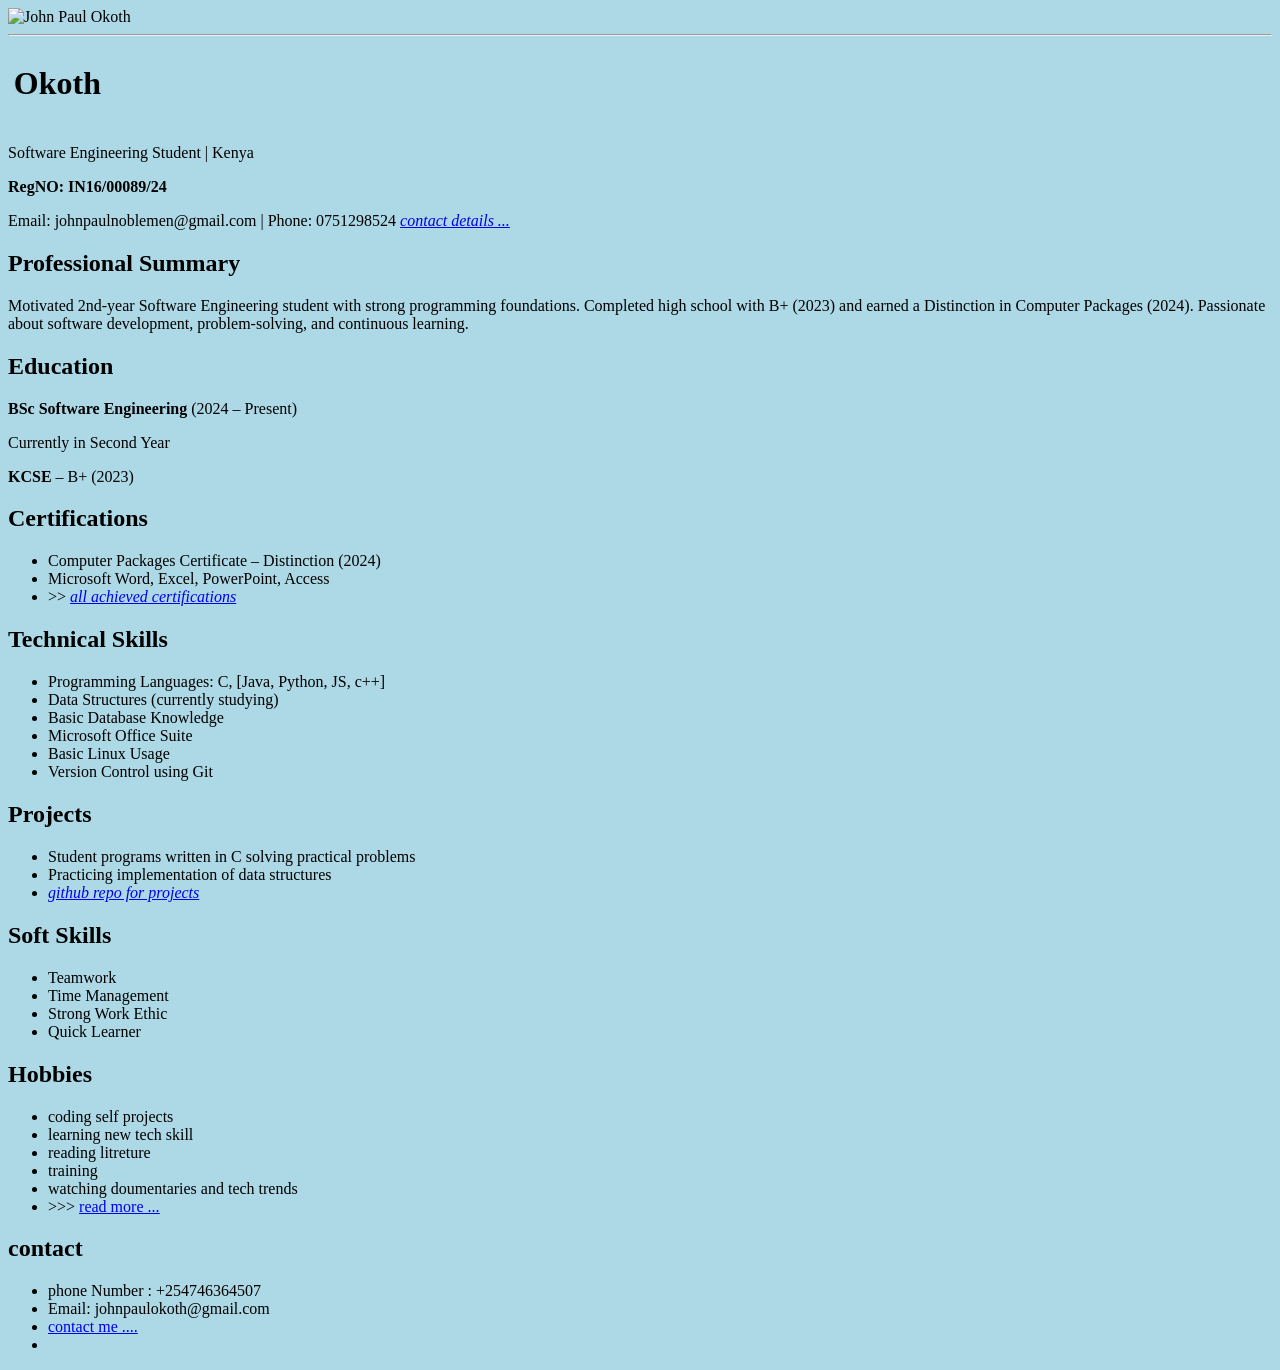
==== index.html @ fdc03401 "added maquee tag" ====
<!DOCTYPE html>
<html lang="en">
<head>
    <meta charset="UTF-8">
    <title>John Paul Okoth - CV</title>

  
</head>
<body bgcolor="#ADD8E6">

<div class="container">

    <div >
        <img width="200px" align="left" src="profile.jpg" alt="John Paul Okoth" class="profile-img">
        <br clear="all"> <hr>
        <marquee direction="right">
                    <h1>John Paul Okoth</h1>
		</marquee>

        
        <p>Software Engineering Student | Kenya</p>
        <p><b>RegNO: IN16/00089/24</b></p>
        <p>Email: johnpaulnoblemen@gmail.com | Phone: 0751298524 <i><a href="home.html">contact details ...</a></i></p>
    </div>

    <div>
        <h2>Professional Summary</h2>
        <p>
            Motivated 2nd-year Software Engineering student with strong programming foundations.
            Completed high school with B+ (2023) and earned a Distinction in Computer Packages (2024).
            Passionate about software development, problem-solving, and continuous learning.
        </p>
    </div>

    <div>
        <h2>Education</h2>
        <p><strong>BSc Software Engineering</strong> (2024 – Present)</p>
        <p>Currently in Second Year</p>
        <p><strong>KCSE</strong> – B+ (2023)</p>
    </div>

    <div>
        <h2>Certifications</h2>
        <ul>
            <li>Computer Packages Certificate – Distinction (2024)</li>
            <li>Microsoft Word, Excel, PowerPoint, Access</li>
            <li>>> <i><a href="personalExp.html">all achieved certifications</a></i></li>
        </ul>
    </div>

    <div>
        <h2>Technical Skills</h2>
        <ul>
                <li>Programming Languages: C, [Java, Python, JS, c++]</li>
                <li>Data Structures (currently studying)</li>
                <li>Basic Database Knowledge</li>
                <li>Microsoft Office Suite </li>
                <li>Basic Linux Usage</li>
                <li>Version Control using Git</li>
        </ul>
    </div>

    <div>
        <h2>Projects</h2>
        <ul>
            <li>Student programs written in C solving practical problems</li>
            <li>Practicing implementation of data structures</li>
            <li><a href="https://github.com/J-ohnP-aul"><i>github repo for projects</i></a></li>
        </ul>
    </div>

    <div>
        <h2>Soft Skills</h2>
        <ul>
            <li>Teamwork</li>
            <li>Time Management</li>
            <li>Strong Work Ethic</li>
            <li>Quick Learner</li>
        </ul>
    </div>

    <div>   
        <h2>Hobbies</h2>
        <ul>
            <li>coding self projects</li>
            <li>learning new tech skill</li>
            <li>reading litreture</li>
            <li>training</li>
            <li>watching doumentaries and tech trends </li>
            <li>>>> <u><a href="hobbies.html">read more ...</a></u></li>
        </ul>
    </div>
    <footer>
        <h2>contact</h2>
        <ul>
            <li>phone Number : +254746364507</li>
            <li>Email: johnpaulokoth@gmail.com</li>
            <li><a href="contact.html">contact me ....</a></li>
            <li></li>
        </ul>
    </footer>

</div>

</body>
</html>
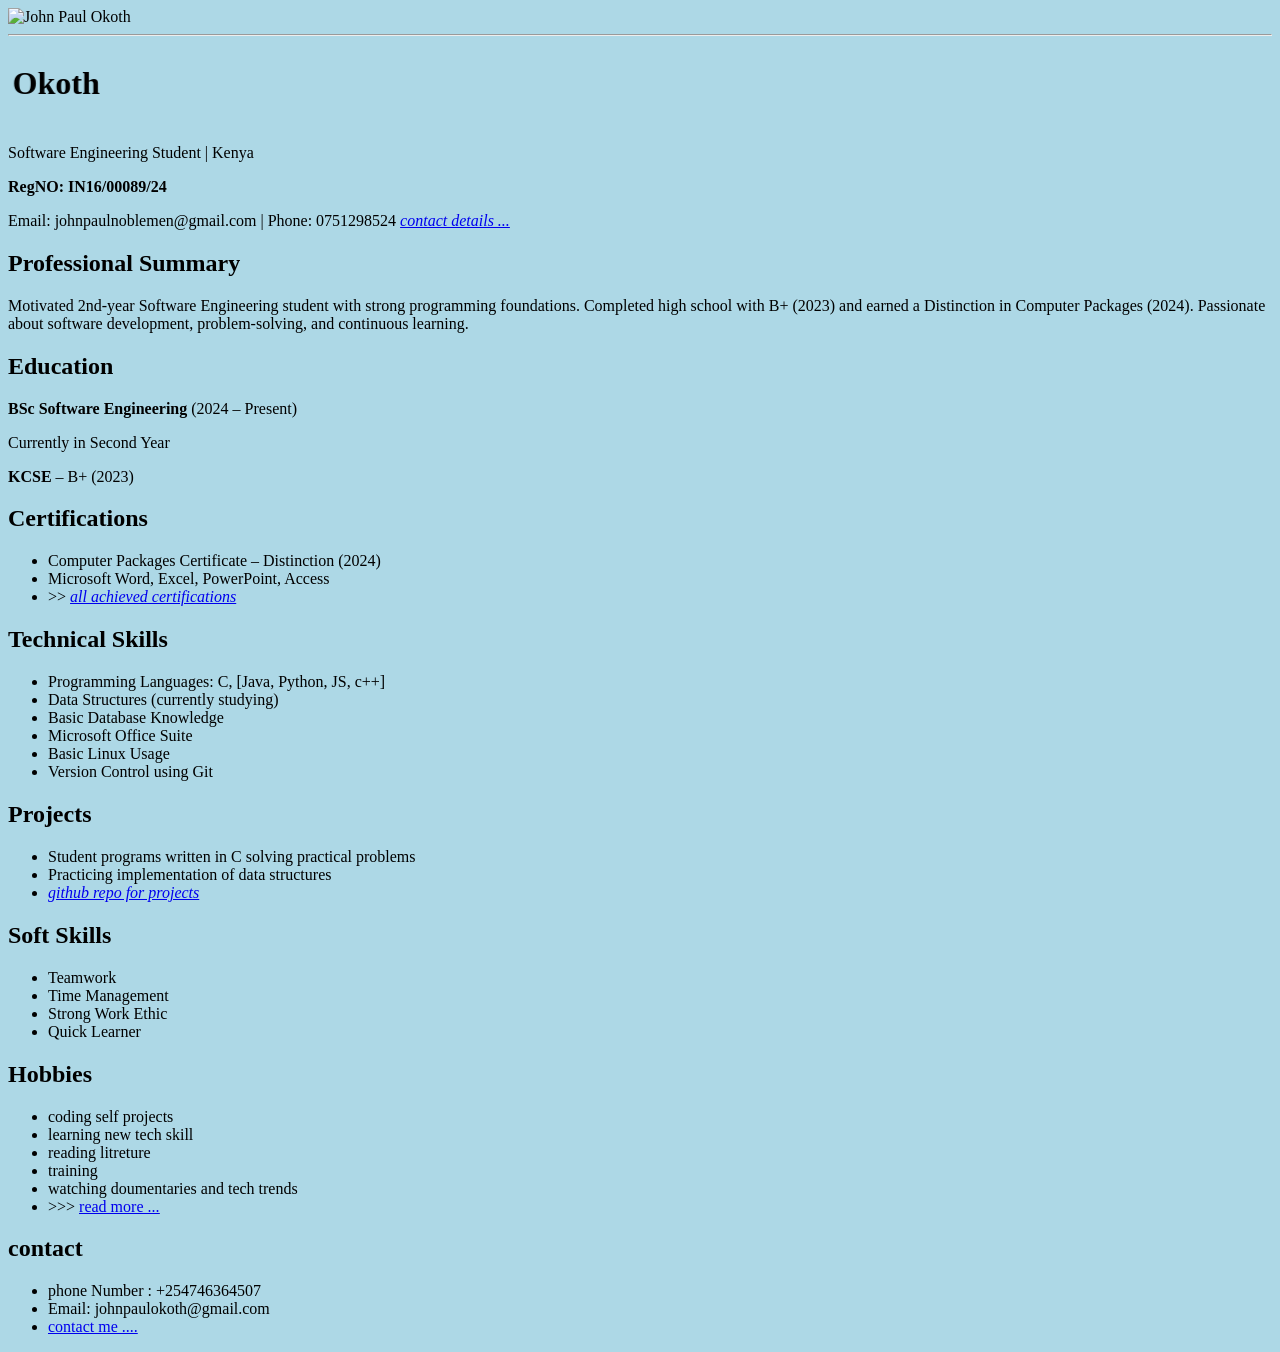
==== commit a3ccb13b: "compliled the full website to a cv pdf" ====
--- a/index.html
+++ b/index.html
@@ -96,7 +96,6 @@
             <li>phone Number : +254746364507</li>
             <li>Email: johnpaulokoth@gmail.com</li>
             <li><a href="contact.html">contact me ....</a></li>
-            <li></li>
         </ul>
     </footer>
 
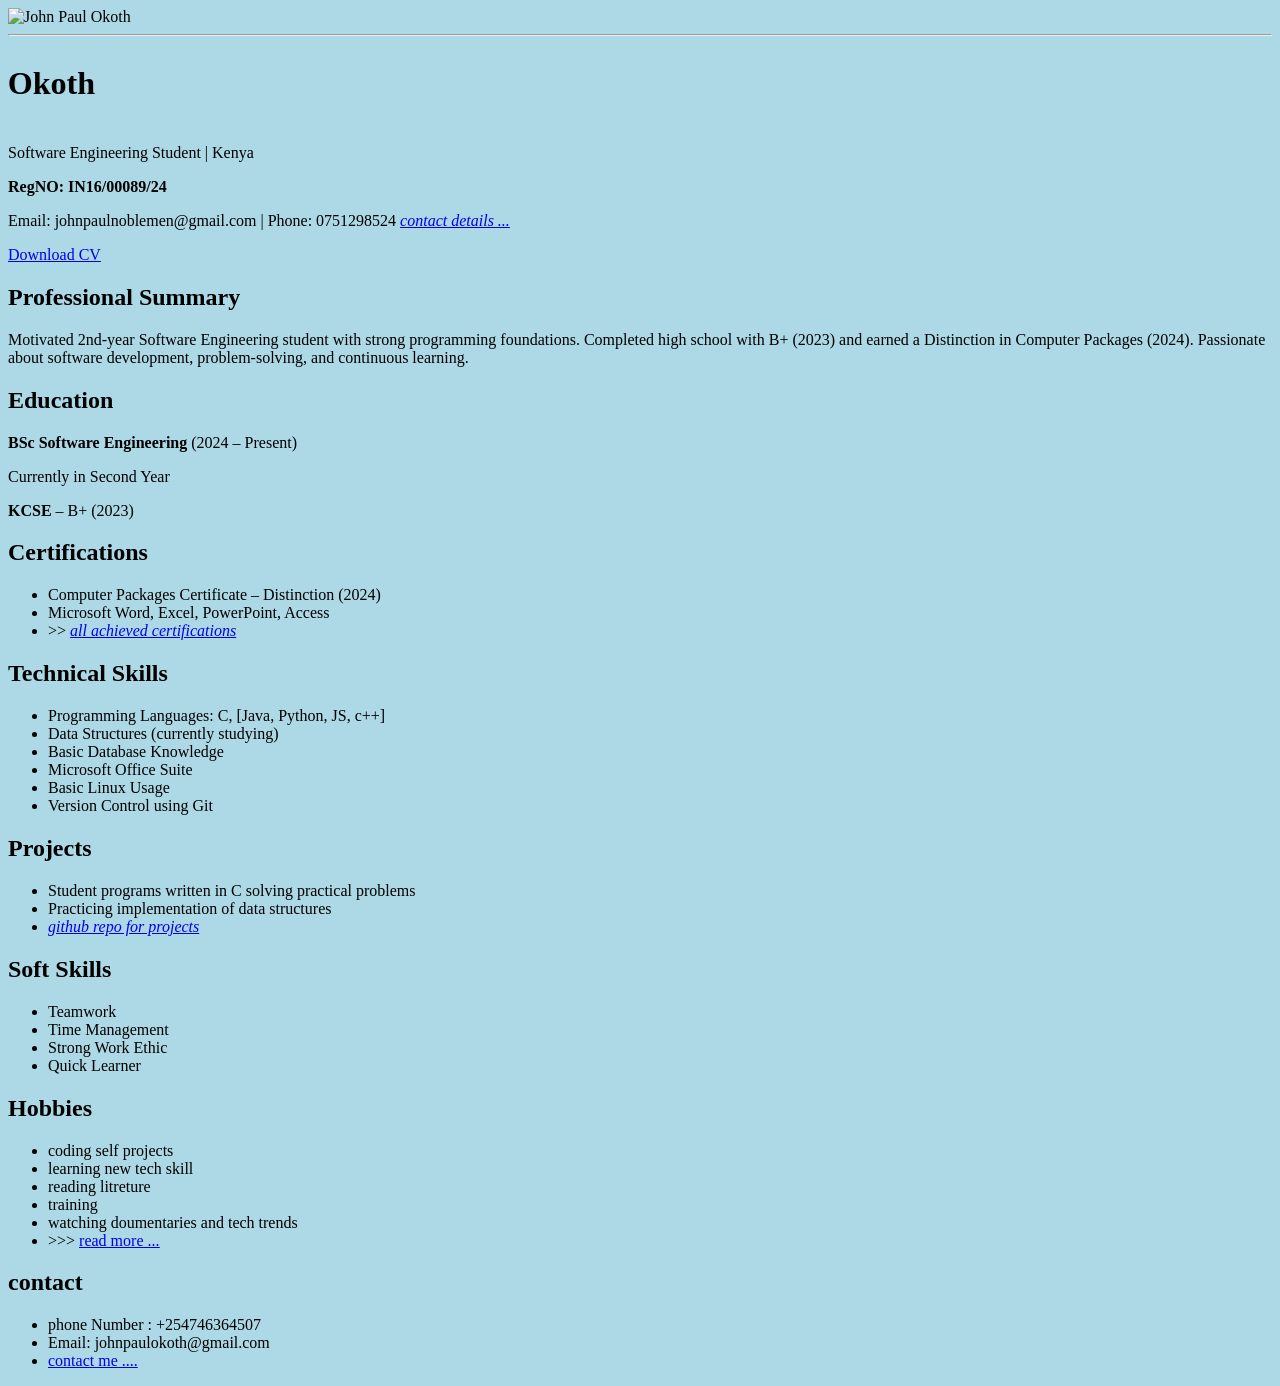
==== commit 4d89908e: "completed the download pdf" ====
--- a/index.html
+++ b/index.html
@@ -21,6 +21,7 @@
         <p>Software Engineering Student | Kenya</p>
         <p><b>RegNO: IN16/00089/24</b></p>
         <p>Email: johnpaulnoblemen@gmail.com | Phone: 0751298524 <i><a href="home.html">contact details ...</a></i></p>
+        <p><a href="CV.pdf" download>Download CV</a></p>
     </div>
 
     <div>
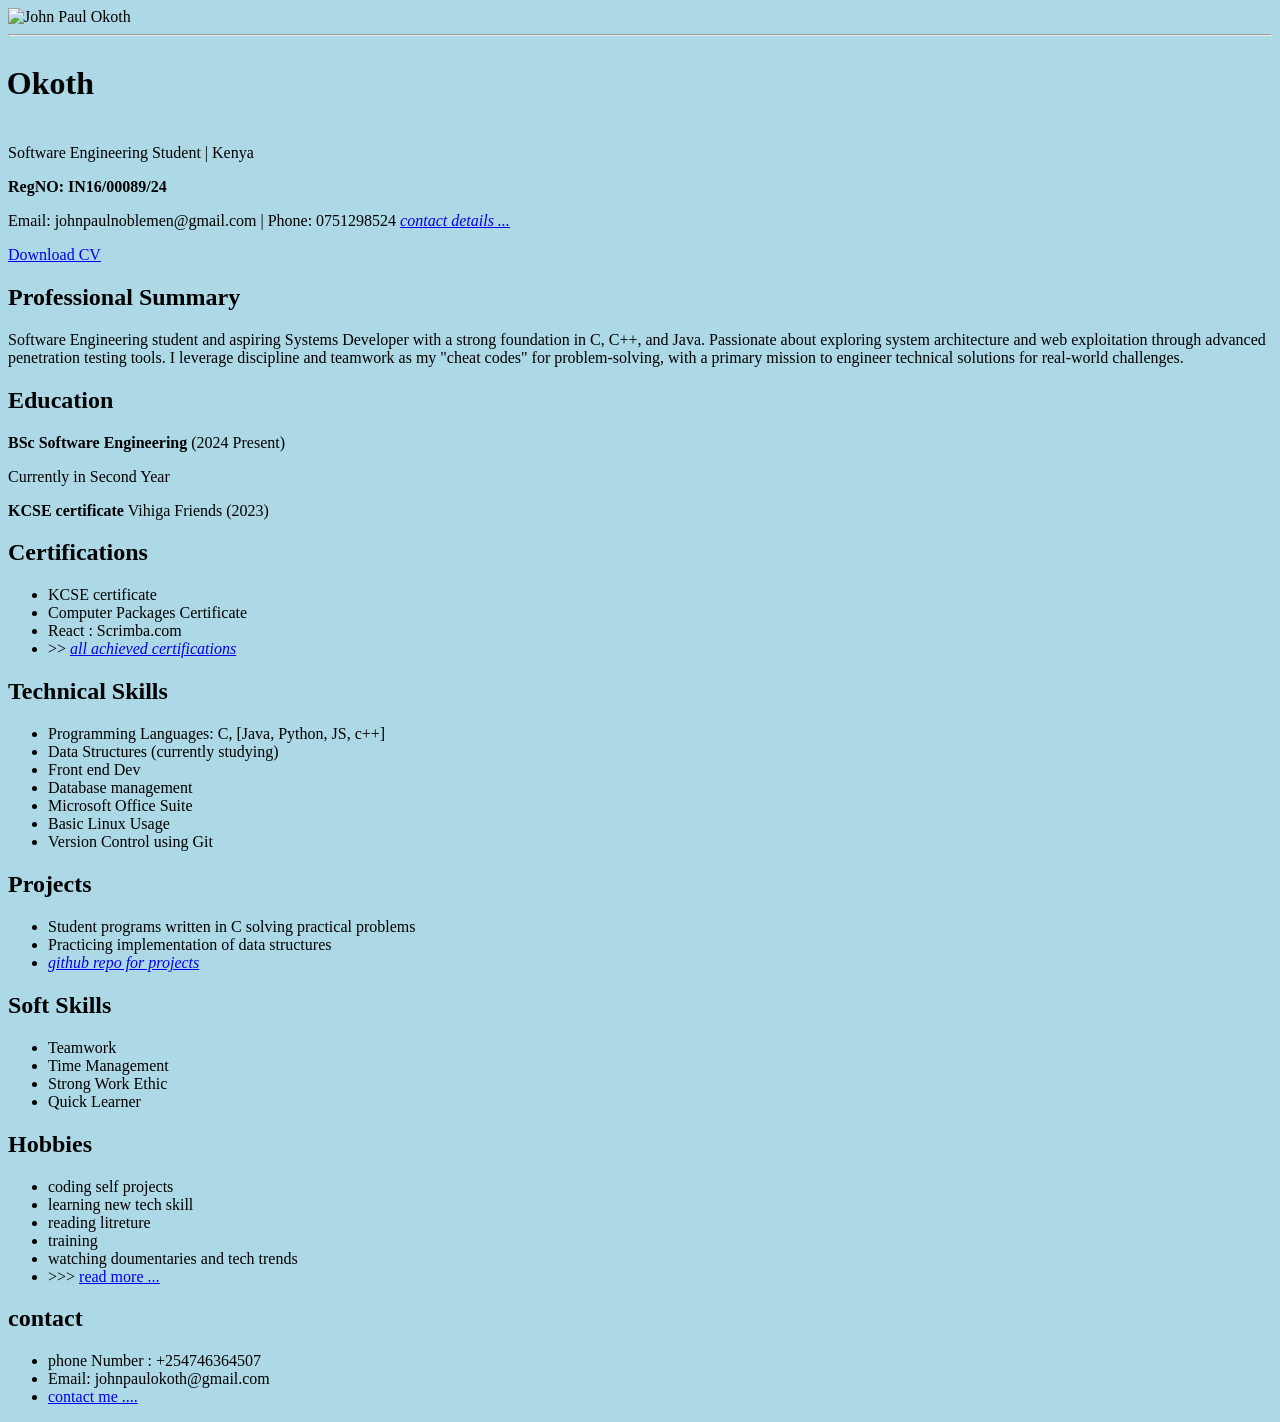
==== commit 796ea628: "refined the achievements tab" ====
--- a/index.html
+++ b/index.html
@@ -27,24 +27,25 @@
     <div>
         <h2>Professional Summary</h2>
         <p>
-            Motivated 2nd-year Software Engineering student with strong programming foundations.
-            Completed high school with B+ (2023) and earned a Distinction in Computer Packages (2024).
-            Passionate about software development, problem-solving, and continuous learning.
+            Software Engineering student and aspiring Systems Developer with a strong foundation in C, C++, and Java.
+             Passionate about exploring system architecture and web exploitation through advanced penetration testing tools.
+              I leverage discipline and teamwork as my "cheat codes" for problem-solving, with a primary mission to engineer technical solutions for real-world challenges.
         </p>
     </div>
 
     <div>
         <h2>Education</h2>
-        <p><strong>BSc Software Engineering</strong> (2024 – Present)</p>
+        <p><strong>BSc Software Engineering</strong> (2024 Present)</p>
         <p>Currently in Second Year</p>
-        <p><strong>KCSE</strong> – B+ (2023)</p>
+        <p><strong>KCSE certificate</strong> Vihiga Friends (2023)</p>
     </div>
 
     <div>
         <h2>Certifications</h2>
         <ul>
-            <li>Computer Packages Certificate – Distinction (2024)</li>
-            <li>Microsoft Word, Excel, PowerPoint, Access</li>
+            <li>KCSE certificate</li>
+            <li>Computer Packages Certificate </li>
+            <li>React : Scrimba.com</li>
             <li>>> <i><a href="personalExp.html">all achieved certifications</a></i></li>
         </ul>
     </div>
@@ -54,7 +55,8 @@
         <ul>
                 <li>Programming Languages: C, [Java, Python, JS, c++]</li>
                 <li>Data Structures (currently studying)</li>
-                <li>Basic Database Knowledge</li>
+                <li>Front end Dev</li>
+                <li>Database management</li>
                 <li>Microsoft Office Suite </li>
                 <li>Basic Linux Usage</li>
                 <li>Version Control using Git</li>
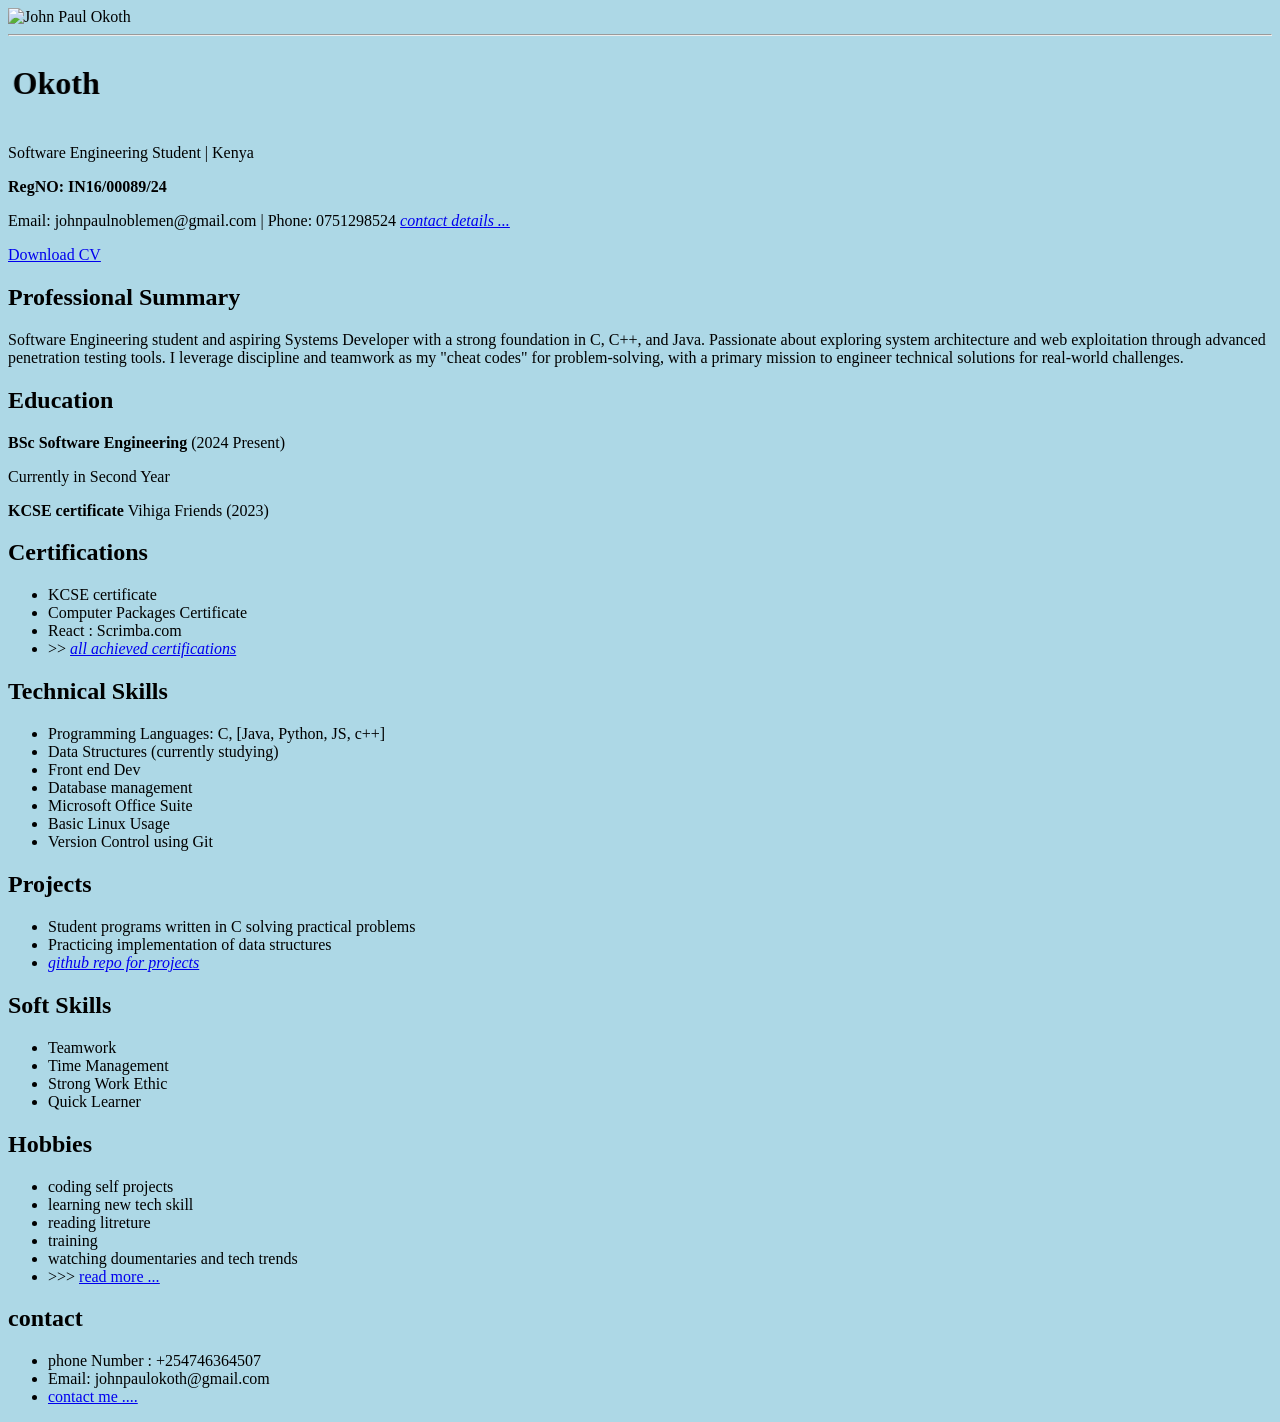
==== commit e9ca95b3: "added the external css file," ====
--- a/index.html
+++ b/index.html
@@ -3,15 +3,14 @@
 <head>
     <meta charset="UTF-8">
     <title>John Paul Okoth - CV</title>
-
-  
+    <link rel="stylesheet" href="main.css">  
 </head>
-<body bgcolor="#ADD8E6">
+<body >
 
 <div class="container">
 
     <div >
-        <img width="200px" align="left" src="profile.jpg" alt="John Paul Okoth" class="profile-img">
+        <img src="profile.jpg" alt="John Paul Okoth" class="profile-img">
         <br clear="all"> <hr>
         <marquee direction="right">
                     <h1>John Paul Okoth</h1>
--- a/main.css
+++ b/main.css
@@ -0,0 +1,15 @@
+body{
+  background-color: #ADD8E6;
+}
+.profile-img{
+  width: 27%;
+  left: 0;
+}
+
+/*  */
+table td{
+  border: 1px green solid;
+}
+table th{
+  border: 1px solid green;
+}
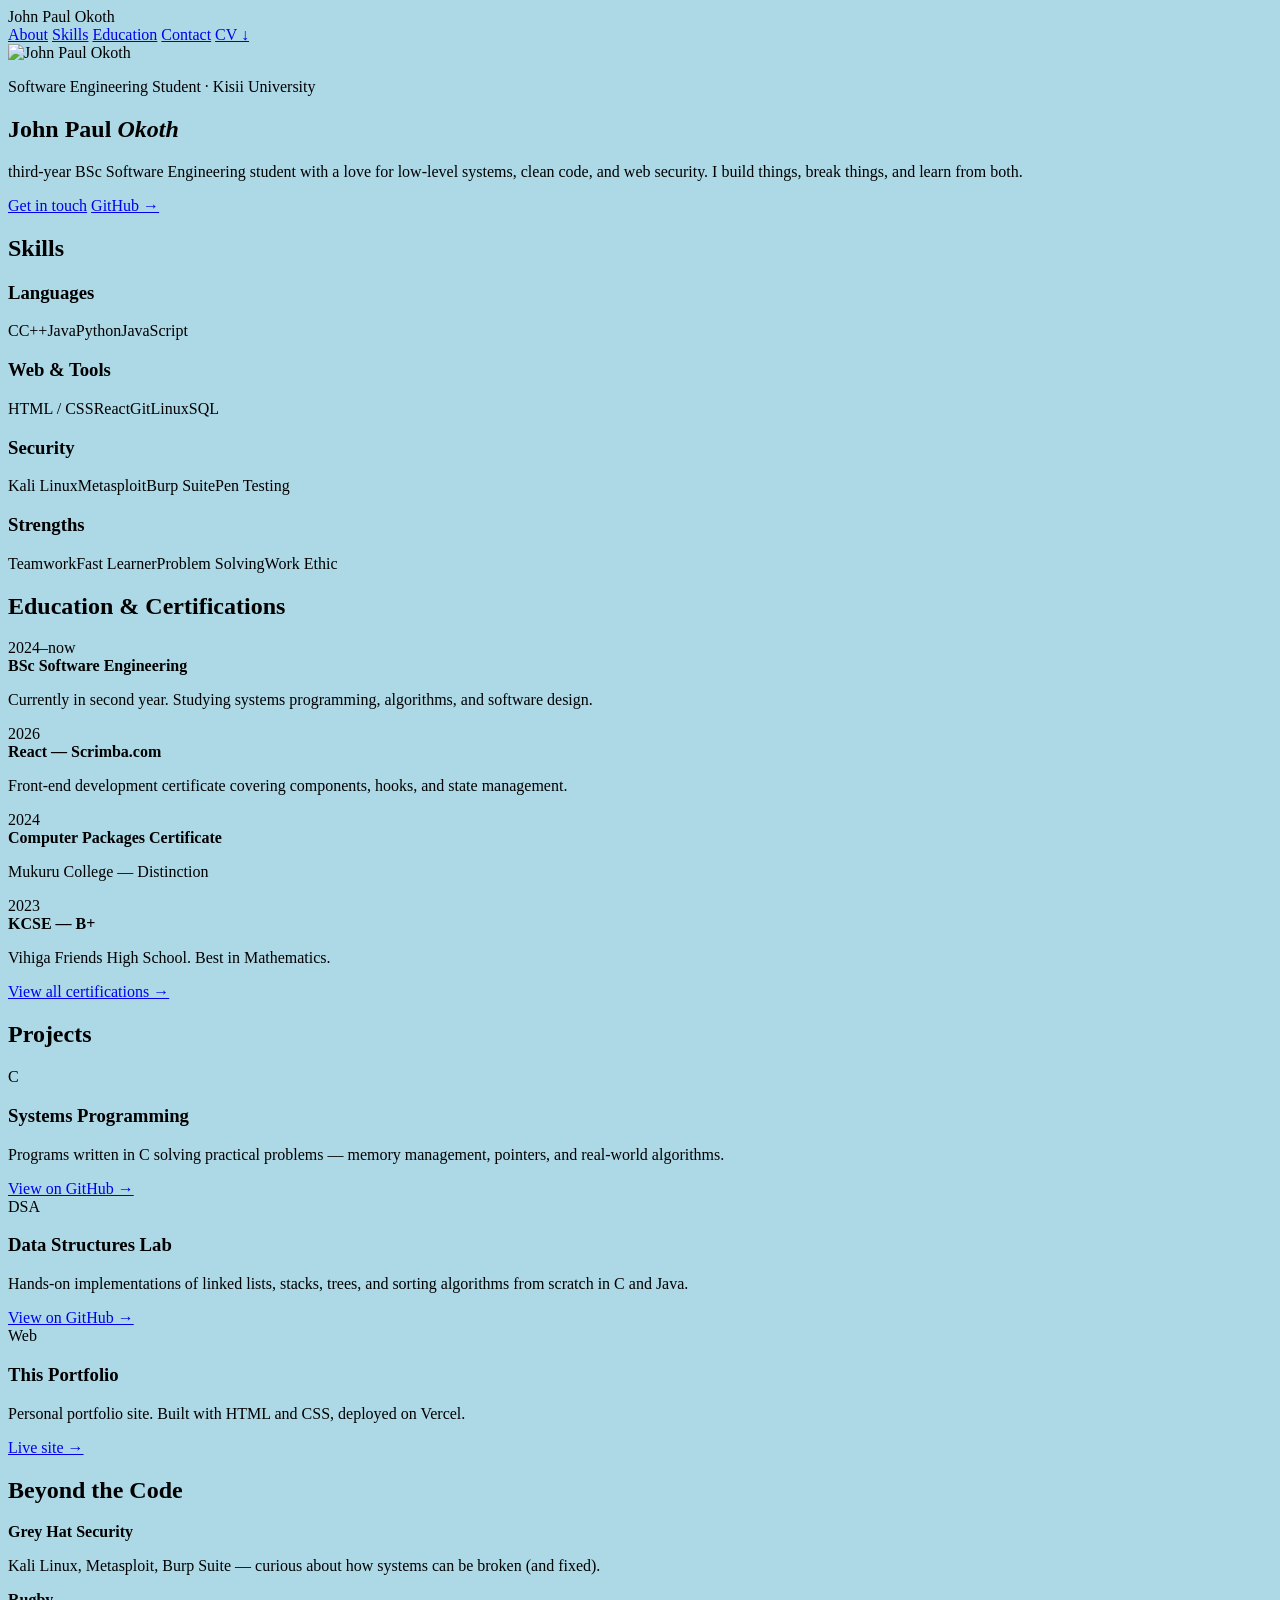
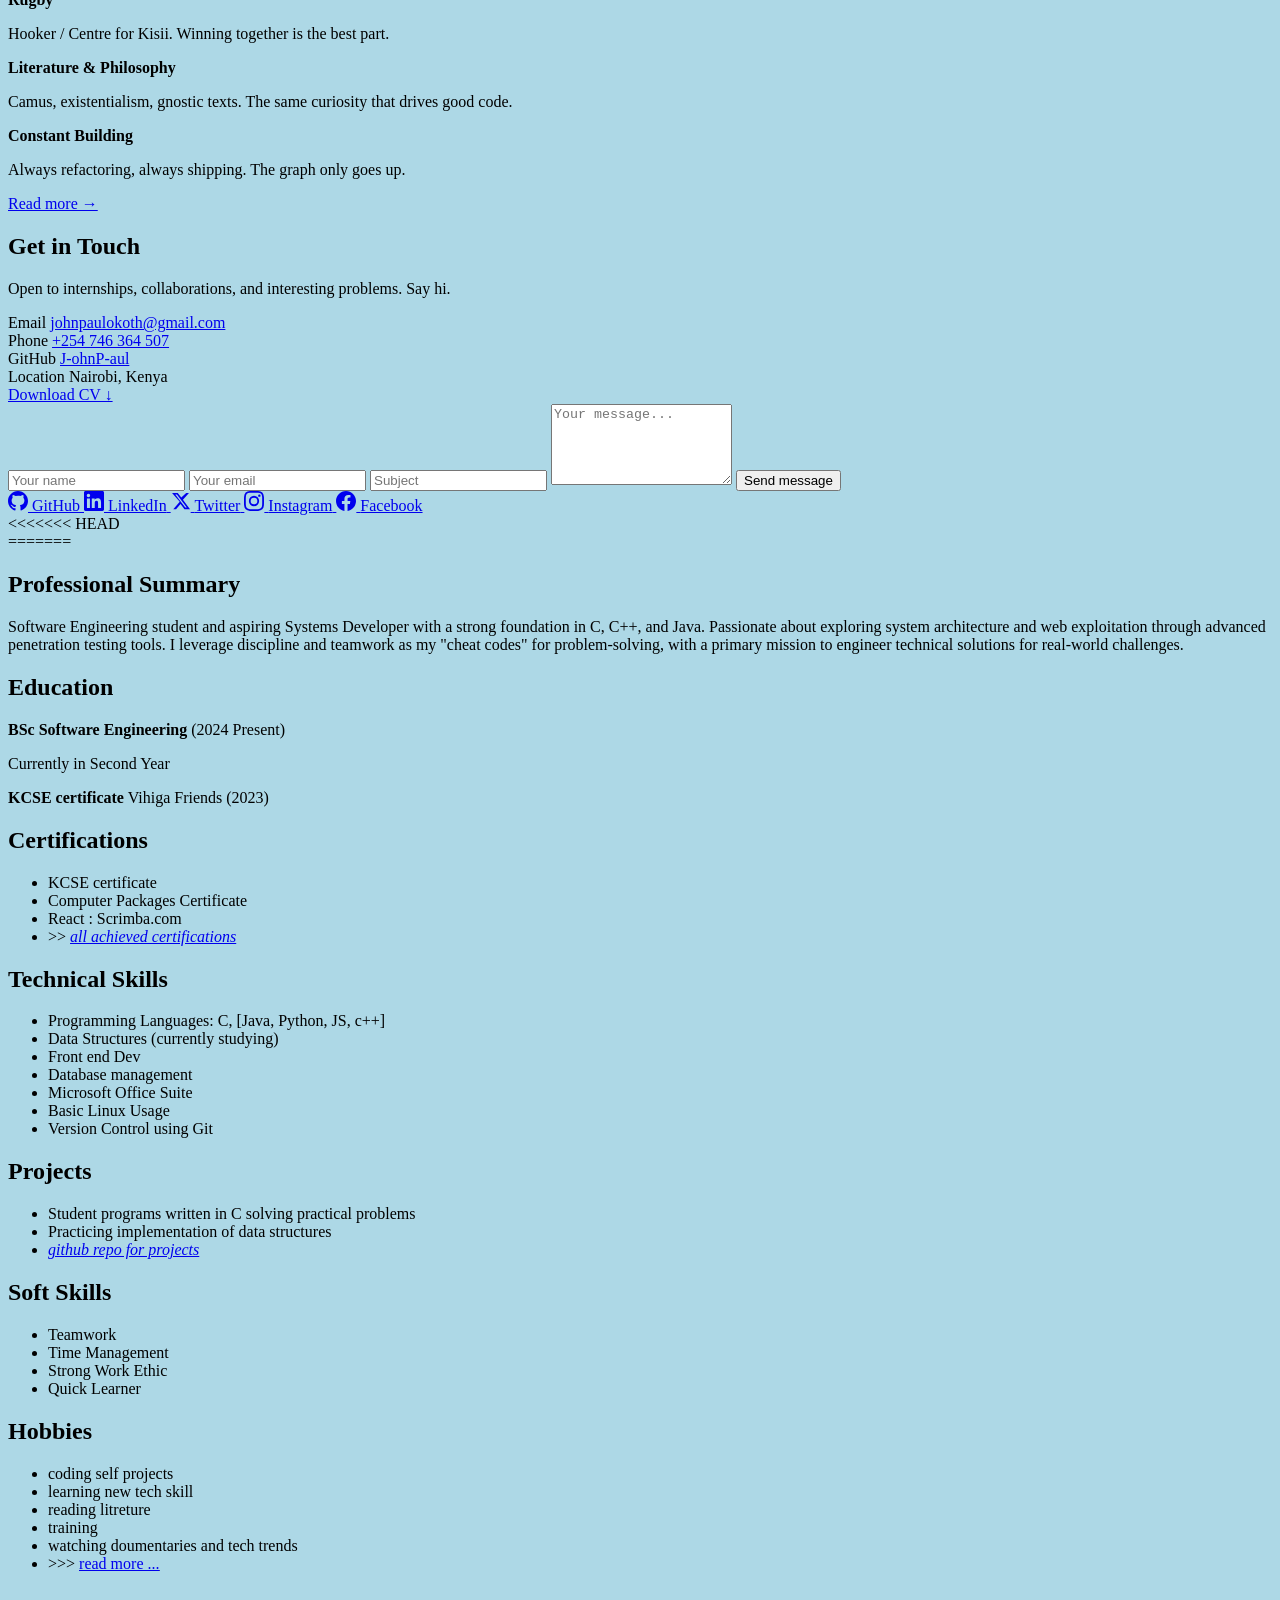
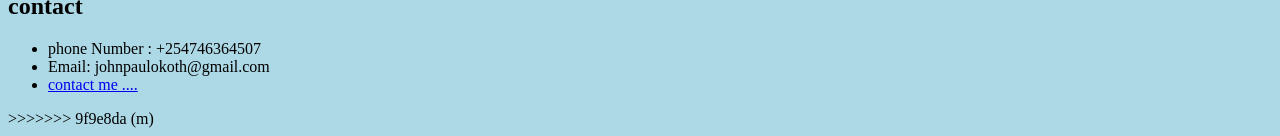
==== commit aa071f36: "recoverd the legacy system" ====
--- a/index.html
+++ b/index.html
@@ -1,28 +1,230 @@
+
 <!DOCTYPE html>
 <html lang="en">
 <head>
-    <meta charset="UTF-8">
-    <title>John Paul Okoth - CV</title>
-    <link rel="stylesheet" href="main.css">  
+  <meta charset="UTF-8">
+  <meta name="viewport" content="width=device-width, initial-scale=1.0">
+  <title>John Paul Okoth</title>
+  <link rel="preconnect" href="https://fonts.googleapis.com">
+  <link rel="preconnect" href="https://fonts.gstatic.com" crossorigin>
+  <link href="https://fonts.googleapis.com/css2?family=DM+Sans:ital,wght@0,400;0,500;0,600;1,400&family=DM+Serif+Display:ital@0;1&display=swap" rel="stylesheet">
+  <link rel="stylesheet" href="main.css">
 </head>
-<body >
-
-<div class="container">
-
-    <div >
-        <img src="profile.jpg" alt="John Paul Okoth" class="profile-img">
-        <br clear="all"> <hr>
-        <marquee direction="right">
-                    <h1>John Paul Okoth</h1>
-		</marquee>
-
-        
-        <p>Software Engineering Student | Kenya</p>
-        <p><b>RegNO: IN16/00089/24</b></p>
-        <p>Email: johnpaulnoblemen@gmail.com | Phone: 0751298524 <i><a href="home.html">contact details ...</a></i></p>
-        <p><a href="CV.pdf" download>Download CV</a></p>
-    </div>
-
+<body>
+
+  <nav>
+    <span class="nav-name">John Paul Okoth</span>
+    <div class="nav-links">
+      <a href="#about">About</a>
+      <a href="#skills">Skills</a>
+      <a href="#education">Education</a>
+      <a href="#contact">Contact</a>
+      <a href="CV.pdf" download class="nav-cv">CV ↓</a>
+    </div>
+  </nav>
+
+  <section class="hero" id="about">
+    <div class="hero-photo">
+      <img src="profile.jpg" alt="John Paul Okoth">
+    </div>
+    <div class="hero-text">
+      <p class="hero-label">Software Engineering Student · Kisii University</p>
+      <h1>John Paul <em>Okoth</em></h1>
+      <p class="hero-bio">
+        third-year BSc Software Engineering student with a love for low-level systems, clean code, and web security. 
+        I build things, break things, and learn from both.
+      </p>
+      <div class="hero-actions">
+        <a href="#contact" class="btn">Get in touch</a>
+        <a href="https://github.com/J-ohnP-aul" target="_blank" class="btn-ghost">GitHub →</a>
+      </div>
+    </div>
+  </section>
+
+  <section class="section" id="skills">
+    <h2>Skills</h2>
+    <div class="skills-wrap">
+      <div class="skill-group">
+        <h3>Languages</h3>
+        <div class="tags">
+          <span>C</span><span>C++</span><span>Java</span><span>Python</span><span>JavaScript</span>
+        </div>
+      </div>
+      <div class="skill-group">
+        <h3>Web & Tools</h3>
+        <div class="tags">
+          <span>HTML / CSS</span><span>React</span><span>Git</span><span>Linux</span><span>SQL</span>
+        </div>
+      </div>
+      <div class="skill-group">
+        <h3>Security</h3>
+        <div class="tags">
+          <span>Kali Linux</span><span>Metasploit</span><span>Burp Suite</span><span>Pen Testing</span>
+        </div>
+      </div>
+      <div class="skill-group">
+        <h3>Strengths</h3>
+        <div class="tags soft">
+          <span>Teamwork</span><span>Fast Learner</span><span>Problem Solving</span><span>Work Ethic</span>
+        </div>
+      </div>
+    </div>
+  </section>
+
+  <section class="section tinted" id="education">
+    <h2>Education & Certifications</h2>
+    <div class="timeline">
+
+      <div class="tl-item">
+        <span class="tl-year">2024–now</span>
+        <div>
+          <strong>BSc Software Engineering</strong>
+          <p>Currently in second year. Studying systems programming, algorithms, and software design.</p>
+        </div>
+      </div>
+
+      <div class="tl-item">
+        <span class="tl-year">2026</span>
+        <div>
+          <strong>React — Scrimba.com</strong>
+          <p>Front-end development certificate covering components, hooks, and state management.</p>
+        </div>
+      </div>
+
+      <div class="tl-item">
+        <span class="tl-year">2024</span>
+        <div>
+          <strong>Computer Packages Certificate</strong>
+          <p>Mukuru College — Distinction</p>
+        </div>
+      </div>
+
+      <div class="tl-item">
+        <span class="tl-year">2023</span>
+        <div>
+          <strong>KCSE — B+</strong>
+          <p>Vihiga Friends High School. Best in Mathematics.</p>
+        </div>
+      </div>
+
+    </div>
+    <a href="personalExp.html" class="small-link">View all certifications →</a>
+  </section>
+
+  <section class="section" id="projects">
+    <h2>Projects</h2>
+    <div class="projects">
+
+      <div class="project-card">
+        <span class="proj-tag">C</span>
+        <h3>Systems Programming</h3>
+        <p>Programs written in C solving practical problems — memory management, pointers, and real-world algorithms.</p>
+        <a href="https://github.com/J-ohnP-aul" target="_blank">View on GitHub →</a>
+      </div>
+
+      <div class="project-card">
+        <span class="proj-tag">DSA</span>
+        <h3>Data Structures Lab</h3>
+        <p>Hands-on implementations of linked lists, stacks, trees, and sorting algorithms from scratch in C and Java.</p>
+        <a href="https://github.com/J-ohnP-aul" target="_blank">View on GitHub →</a>
+      </div>
+
+      <div class="project-card">
+        <span class="proj-tag">Web</span>
+        <h3>This Portfolio</h3>
+        <p>Personal portfolio site. Built with HTML and CSS, deployed on Vercel.</p>
+        <a href="https://c-v-fawn.vercel.app" target="_blank">Live site →</a>
+      </div>
+
+    </div>
+  </section>
+
+  
+  <section class="section tinted">
+    <h2>Beyond the Code</h2>
+    <div class="interests">
+      <div class="interest">
+        <strong>Grey Hat Security</strong>
+        <p>Kali Linux, Metasploit, Burp Suite — curious about how systems can be broken (and fixed).</p>
+      </div>
+      <div class="interest">
+        <strong>Rugby</strong>
+        <p>Hooker / Centre for Kisii. Winning together is the best part.</p>
+      </div>
+      <div class="interest">
+        <strong>Literature & Philosophy</strong>
+        <p>Camus, existentialism, gnostic texts. The same curiosity that drives good code.</p>
+      </div>
+      <div class="interest">
+        <strong>Constant Building</strong>
+        <p>Always refactoring, always shipping. The graph only goes up.</p>
+      </div>
+    </div>
+    <a href="hobbies.html" class="small-link">Read more →</a>
+  </section>
+
+  
+  <section class="section" id="contact">
+    <h2>Get in Touch</h2>
+    <p class="contact-intro">Open to internships, collaborations, and interesting problems. Say hi.</p>
+    <div class="contact-grid">
+      <div class="contact-details">
+        <div class="contact-item">
+          <span>Email</span>
+          <a href="mailto:johnpaulokoth@gmail.com">johnpaulokoth@gmail.com</a>
+        </div>
+        <div class="contact-item">
+          <span>Phone</span>
+          <a href="tel:+254746364507">+254 746 364 507</a>
+        </div>
+        <div class="contact-item">
+          <span>GitHub</span>
+          <a href="https://github.com/J-ohnP-aul" target="_blank">J-ohnP-aul</a>
+        </div>
+        <div class="contact-item">
+          <span>Location</span>
+          <span>Nairobi, Kenya</span>
+        </div>
+        <a href="CV.pdf" download class="btn" style="margin-top:1.5rem">Download CV ↓</a>
+      </div>
+
+      <form class="contact-form" action="mailto:johnpaulokoth@gmail.com" method="GET">
+        <input type="text" name="name" placeholder="Your name" required>
+        <input type="email" name="email" placeholder="Your email" required>
+        <input type="text" name="subject" placeholder="Subject">
+        <textarea name="body" rows="5" placeholder="Your message..."></textarea>
+        <button type="submit" class="btn">Send message</button>
+      </form>
+    </div>
+  </section>
+
+  <footer>  
+   <div class="footer-top">
+        <a href="https://github.com/J-ohnP-aul" target="_blank" class="social-link" aria-label="GitHub">
+            <svg xmlns="http://www.w3.org/2000/svg" width="20" height="20" viewBox="0 0 24 24" fill="currentColor"><path d="M12 0C5.37 0 0 5.37 0 12c0 5.3 3.438 9.8 8.205 11.385.6.113.82-.258.82-.577v-2.165c-3.338.726-4.042-1.61-4.042-1.61-.546-1.387-1.333-1.756-1.333-1.756-1.09-.745.083-.729.083-.729 1.205.085 1.84 1.237 1.84 1.237 1.07 1.834 2.807 1.304 3.492.997.108-.775.418-1.305.762-1.605-2.665-.3-5.467-1.332-5.467-5.93 0-1.31.468-2.381 1.236-3.221-.124-.303-.535-1.524.117-3.176 0 0 1.008-.322 3.3 1.23a11.5 11.5 0 0 1 3.003-.404c1.02.005 2.047.138 3.003.404 2.29-1.552 3.297-1.23 3.297-1.23.653 1.652.242 2.873.118 3.176.77.84 1.235 1.911 1.235 3.221 0 4.61-2.807 5.625-5.479 5.921.43.372.823 1.102.823 2.222v3.293c0 .322.218.694.825.576C20.565 21.796 24 17.298 24 12c0-6.63-5.37-12-12-12z"/></svg>
+            <span>GitHub</span>
+        </a>
+        <a href="https://www.linkedin.com/in/johnpaul-okoth-b77344356" target="_blank" class="social-link" aria-label="LinkedIn">
+            <svg xmlns="http://www.w3.org/2000/svg" width="20" height="20" viewBox="0 0 24 24" fill="currentColor"><path d="M20.447 20.452h-3.554v-5.569c0-1.328-.027-3.037-1.852-3.037-1.853 0-2.136 1.445-2.136 2.939v5.667H9.351V9h3.414v1.561h.046c.477-.9 1.637-1.85 3.37-1.85 3.601 0 4.267 2.37 4.267 5.455v6.286zM5.337 7.433a2.062 2.062 0 0 1-2.063-2.065 2.064 2.064 0 1 1 2.063 2.065zm1.782 13.019H3.555V9h3.564v11.452zM22.225 0H1.771C.792 0 0 .774 0 1.729v20.542C0 23.227.792 24 1.771 24h20.451C23.2 24 24 23.227 24 22.271V1.729C24 .774 23.2 0 22.222 0h.003z"/></svg>
+            <span>LinkedIn</span>
+        </a>
+        <a href="https://twitter.com/okoth_johnpaul" target="_blank" class="social-link" aria-label="Twitter / X">
+            <svg xmlns="http://www.w3.org/2000/svg" width="20" height="20" viewBox="0 0 24 24" fill="currentColor"><path d="M18.244 2.25h3.308l-7.227 8.26 8.502 11.24H16.17l-4.714-6.231-5.401 6.231H2.744l7.737-8.835L1.254 2.25H8.08l4.253 5.622 5.91-5.622zm-1.161 17.52h1.833L7.084 4.126H5.117z"/></svg>
+            <span>Twitter</span>
+        </a>
+        <a href="https://www.instagram.com/j_ohn__p_aul" target="_blank" class="social-link" aria-label="Instagram">
+            <svg xmlns="http://www.w3.org/2000/svg" width="20" height="20" viewBox="0 0 24 24" fill="currentColor"><path d="M12 2.163c3.204 0 3.584.012 4.85.07 3.252.148 4.771 1.691 4.919 4.919.058 1.265.069 1.645.069 4.849 0 3.205-.012 3.584-.069 4.849-.149 3.225-1.664 4.771-4.919 4.919-1.266.058-1.644.07-4.85.07-3.204 0-3.584-.012-4.849-.07-3.26-.149-4.771-1.699-4.919-4.92-.058-1.265-.07-1.644-.07-4.849 0-3.204.013-3.583.07-4.849.149-3.227 1.664-4.771 4.919-4.919 1.266-.057 1.645-.069 4.849-.069zM12 0C8.741 0 8.333.014 7.053.072 2.695.272.273 2.69.073 7.052.014 8.333 0 8.741 0 12c0 3.259.014 3.668.072 4.948.2 4.358 2.618 6.78 6.98 6.98C8.333 23.986 8.741 24 12 24c3.259 0 3.668-.014 4.948-.072 4.354-.2 6.782-2.618 6.979-6.98.059-1.28.073-1.689.073-4.948 0-3.259-.014-3.667-.072-4.947-.196-4.354-2.617-6.78-6.979-6.98C15.668.014 15.259 0 12 0zm0 5.838a6.162 6.162 0 1 0 0 12.324 6.162 6.162 0 0 0 0-12.324zM12 16a4 4 0 1 1 0-8 4 4 0 0 1 0 8zm6.406-11.845a1.44 1.44 0 1 0 0 2.881 1.44 1.44 0 0 0 0-2.881z"/></svg>
+            <span>Instagram</span>
+        </a>
+        <a href="https://www.facebook.com/john.paul" target="_blank" class="social-link" aria-label="Facebook">
+            <svg xmlns="http://www.w3.org/2000/svg" width="20" height="20" viewBox="0 0 24 24" fill="currentColor"><path d="M24 12.073C24 5.405 18.627 0 12 0S0 5.405 0 12.073C0 18.1 4.388 23.094 10.125 24v-8.437H7.078v-3.49h3.047V9.41c0-3.025 1.792-4.697 4.533-4.697 1.312 0 2.686.235 2.686.235v2.97h-1.513c-1.491 0-1.956.93-1.956 1.886v2.269h3.328l-.532 3.49h-2.796V24C19.612 23.094 24 18.1 24 12.073z"/></svg>
+            <span>Facebook</span>
+        </a>
+    </div>
+
+<<<<<<< HEAD
+  </footer>
+=======
     <div>
         <h2>Professional Summary</h2>
         <p>
@@ -40,7 +242,7 @@
     </div>
 
     <div>
-        <h2>Certifications</h2>
+        <h2>Certifications </h2>
         <ul>
             <li>KCSE certificate</li>
             <li>Computer Packages Certificate </li>
@@ -102,6 +304,8 @@
     </footer>
 
 </div>
+>>>>>>> 9f9e8da (m)
 
 </body>
 </html>
+
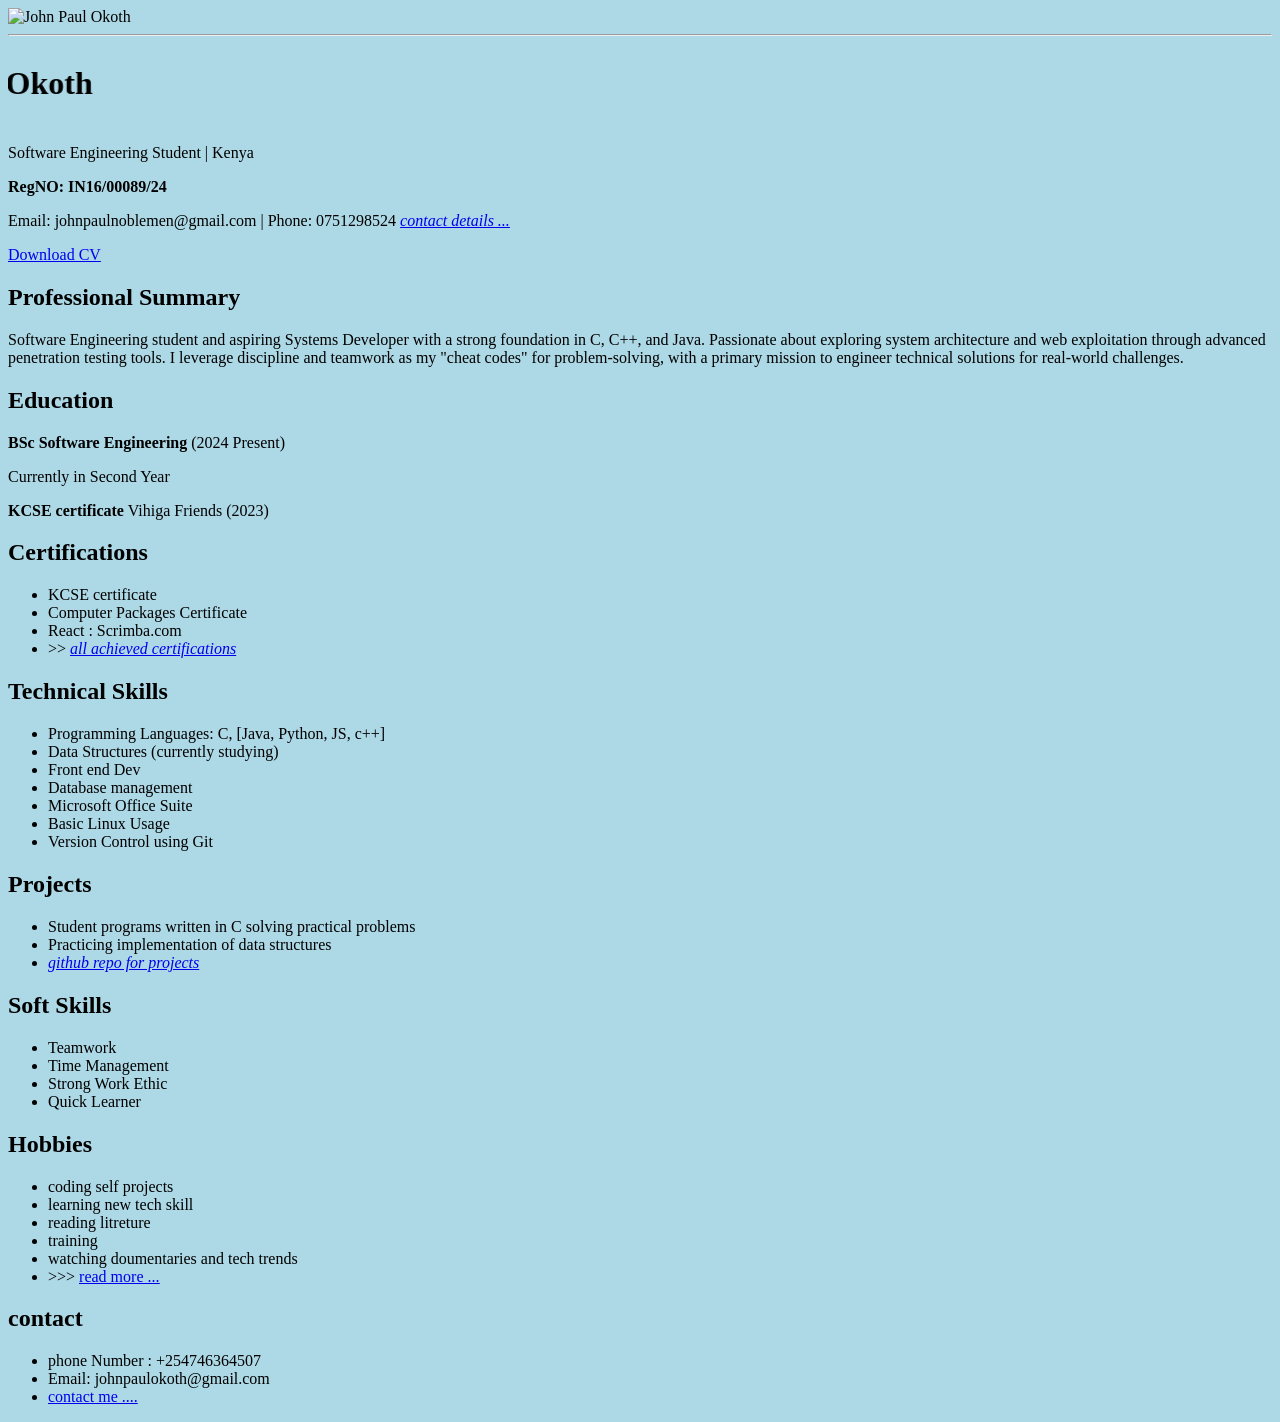
==== commit 648545d0: "legacy254" ====
--- a/index.html
+++ b/index.html
@@ -1,230 +1,28 @@
-
 <!DOCTYPE html>
 <html lang="en">
 <head>
-  <meta charset="UTF-8">
-  <meta name="viewport" content="width=device-width, initial-scale=1.0">
-  <title>John Paul Okoth</title>
-  <link rel="preconnect" href="https://fonts.googleapis.com">
-  <link rel="preconnect" href="https://fonts.gstatic.com" crossorigin>
-  <link href="https://fonts.googleapis.com/css2?family=DM+Sans:ital,wght@0,400;0,500;0,600;1,400&family=DM+Serif+Display:ital@0;1&display=swap" rel="stylesheet">
-  <link rel="stylesheet" href="main.css">
+    <meta charset="UTF-8">
+    <title>John Paul Okoth - CV</title>
+    <link rel="stylesheet" href="main.css">  
 </head>
-<body>
+<body >
 
-  <nav>
-    <span class="nav-name">John Paul Okoth</span>
-    <div class="nav-links">
-      <a href="#about">About</a>
-      <a href="#skills">Skills</a>
-      <a href="#education">Education</a>
-      <a href="#contact">Contact</a>
-      <a href="CV.pdf" download class="nav-cv">CV ↓</a>
-    </div>
-  </nav>
+<div class="container">
 
-  <section class="hero" id="about">
-    <div class="hero-photo">
-      <img src="profile.jpg" alt="John Paul Okoth">
-    </div>
-    <div class="hero-text">
-      <p class="hero-label">Software Engineering Student · Kisii University</p>
-      <h1>John Paul <em>Okoth</em></h1>
-      <p class="hero-bio">
-        third-year BSc Software Engineering student with a love for low-level systems, clean code, and web security. 
-        I build things, break things, and learn from both.
-      </p>
-      <div class="hero-actions">
-        <a href="#contact" class="btn">Get in touch</a>
-        <a href="https://github.com/J-ohnP-aul" target="_blank" class="btn-ghost">GitHub →</a>
-      </div>
-    </div>
-  </section>
+    <div >
+        <img src="profile.jpg" alt="John Paul Okoth" class="profile-img">
+        <br clear="all"> <hr>
+        <marquee direction="right">
+                    <h1>John Paul Okoth</h1>
+		</marquee>
 
-  <section class="section" id="skills">
-    <h2>Skills</h2>
-    <div class="skills-wrap">
-      <div class="skill-group">
-        <h3>Languages</h3>
-        <div class="tags">
-          <span>C</span><span>C++</span><span>Java</span><span>Python</span><span>JavaScript</span>
-        </div>
-      </div>
-      <div class="skill-group">
-        <h3>Web & Tools</h3>
-        <div class="tags">
-          <span>HTML / CSS</span><span>React</span><span>Git</span><span>Linux</span><span>SQL</span>
-        </div>
-      </div>
-      <div class="skill-group">
-        <h3>Security</h3>
-        <div class="tags">
-          <span>Kali Linux</span><span>Metasploit</span><span>Burp Suite</span><span>Pen Testing</span>
-        </div>
-      </div>
-      <div class="skill-group">
-        <h3>Strengths</h3>
-        <div class="tags soft">
-          <span>Teamwork</span><span>Fast Learner</span><span>Problem Solving</span><span>Work Ethic</span>
-        </div>
-      </div>
-    </div>
-  </section>
-
-  <section class="section tinted" id="education">
-    <h2>Education & Certifications</h2>
-    <div class="timeline">
-
-      <div class="tl-item">
-        <span class="tl-year">2024–now</span>
-        <div>
-          <strong>BSc Software Engineering</strong>
-          <p>Currently in second year. Studying systems programming, algorithms, and software design.</p>
-        </div>
-      </div>
-
-      <div class="tl-item">
-        <span class="tl-year">2026</span>
-        <div>
-          <strong>React — Scrimba.com</strong>
-          <p>Front-end development certificate covering components, hooks, and state management.</p>
-        </div>
-      </div>
-
-      <div class="tl-item">
-        <span class="tl-year">2024</span>
-        <div>
-          <strong>Computer Packages Certificate</strong>
-          <p>Mukuru College — Distinction</p>
-        </div>
-      </div>
-
-      <div class="tl-item">
-        <span class="tl-year">2023</span>
-        <div>
-          <strong>KCSE — B+</strong>
-          <p>Vihiga Friends High School. Best in Mathematics.</p>
-        </div>
-      </div>
-
-    </div>
-    <a href="personalExp.html" class="small-link">View all certifications →</a>
-  </section>
-
-  <section class="section" id="projects">
-    <h2>Projects</h2>
-    <div class="projects">
-
-      <div class="project-card">
-        <span class="proj-tag">C</span>
-        <h3>Systems Programming</h3>
-        <p>Programs written in C solving practical problems — memory management, pointers, and real-world algorithms.</p>
-        <a href="https://github.com/J-ohnP-aul" target="_blank">View on GitHub →</a>
-      </div>
-
-      <div class="project-card">
-        <span class="proj-tag">DSA</span>
-        <h3>Data Structures Lab</h3>
-        <p>Hands-on implementations of linked lists, stacks, trees, and sorting algorithms from scratch in C and Java.</p>
-        <a href="https://github.com/J-ohnP-aul" target="_blank">View on GitHub →</a>
-      </div>
-
-      <div class="project-card">
-        <span class="proj-tag">Web</span>
-        <h3>This Portfolio</h3>
-        <p>Personal portfolio site. Built with HTML and CSS, deployed on Vercel.</p>
-        <a href="https://c-v-fawn.vercel.app" target="_blank">Live site →</a>
-      </div>
-
-    </div>
-  </section>
-
-  
-  <section class="section tinted">
-    <h2>Beyond the Code</h2>
-    <div class="interests">
-      <div class="interest">
-        <strong>Grey Hat Security</strong>
-        <p>Kali Linux, Metasploit, Burp Suite — curious about how systems can be broken (and fixed).</p>
-      </div>
-      <div class="interest">
-        <strong>Rugby</strong>
-        <p>Hooker / Centre for Kisii. Winning together is the best part.</p>
-      </div>
-      <div class="interest">
-        <strong>Literature & Philosophy</strong>
-        <p>Camus, existentialism, gnostic texts. The same curiosity that drives good code.</p>
-      </div>
-      <div class="interest">
-        <strong>Constant Building</strong>
-        <p>Always refactoring, always shipping. The graph only goes up.</p>
-      </div>
-    </div>
-    <a href="hobbies.html" class="small-link">Read more →</a>
-  </section>
-
-  
-  <section class="section" id="contact">
-    <h2>Get in Touch</h2>
-    <p class="contact-intro">Open to internships, collaborations, and interesting problems. Say hi.</p>
-    <div class="contact-grid">
-      <div class="contact-details">
-        <div class="contact-item">
-          <span>Email</span>
-          <a href="mailto:johnpaulokoth@gmail.com">johnpaulokoth@gmail.com</a>
-        </div>
-        <div class="contact-item">
-          <span>Phone</span>
-          <a href="tel:+254746364507">+254 746 364 507</a>
-        </div>
-        <div class="contact-item">
-          <span>GitHub</span>
-          <a href="https://github.com/J-ohnP-aul" target="_blank">J-ohnP-aul</a>
-        </div>
-        <div class="contact-item">
-          <span>Location</span>
-          <span>Nairobi, Kenya</span>
-        </div>
-        <a href="CV.pdf" download class="btn" style="margin-top:1.5rem">Download CV ↓</a>
-      </div>
-
-      <form class="contact-form" action="mailto:johnpaulokoth@gmail.com" method="GET">
-        <input type="text" name="name" placeholder="Your name" required>
-        <input type="email" name="email" placeholder="Your email" required>
-        <input type="text" name="subject" placeholder="Subject">
-        <textarea name="body" rows="5" placeholder="Your message..."></textarea>
-        <button type="submit" class="btn">Send message</button>
-      </form>
-    </div>
-  </section>
-
-  <footer>  
-   <div class="footer-top">
-        <a href="https://github.com/J-ohnP-aul" target="_blank" class="social-link" aria-label="GitHub">
-            <svg xmlns="http://www.w3.org/2000/svg" width="20" height="20" viewBox="0 0 24 24" fill="currentColor"><path d="M12 0C5.37 0 0 5.37 0 12c0 5.3 3.438 9.8 8.205 11.385.6.113.82-.258.82-.577v-2.165c-3.338.726-4.042-1.61-4.042-1.61-.546-1.387-1.333-1.756-1.333-1.756-1.09-.745.083-.729.083-.729 1.205.085 1.84 1.237 1.84 1.237 1.07 1.834 2.807 1.304 3.492.997.108-.775.418-1.305.762-1.605-2.665-.3-5.467-1.332-5.467-5.93 0-1.31.468-2.381 1.236-3.221-.124-.303-.535-1.524.117-3.176 0 0 1.008-.322 3.3 1.23a11.5 11.5 0 0 1 3.003-.404c1.02.005 2.047.138 3.003.404 2.29-1.552 3.297-1.23 3.297-1.23.653 1.652.242 2.873.118 3.176.77.84 1.235 1.911 1.235 3.221 0 4.61-2.807 5.625-5.479 5.921.43.372.823 1.102.823 2.222v3.293c0 .322.218.694.825.576C20.565 21.796 24 17.298 24 12c0-6.63-5.37-12-12-12z"/></svg>
-            <span>GitHub</span>
-        </a>
-        <a href="https://www.linkedin.com/in/johnpaul-okoth-b77344356" target="_blank" class="social-link" aria-label="LinkedIn">
-            <svg xmlns="http://www.w3.org/2000/svg" width="20" height="20" viewBox="0 0 24 24" fill="currentColor"><path d="M20.447 20.452h-3.554v-5.569c0-1.328-.027-3.037-1.852-3.037-1.853 0-2.136 1.445-2.136 2.939v5.667H9.351V9h3.414v1.561h.046c.477-.9 1.637-1.85 3.37-1.85 3.601 0 4.267 2.37 4.267 5.455v6.286zM5.337 7.433a2.062 2.062 0 0 1-2.063-2.065 2.064 2.064 0 1 1 2.063 2.065zm1.782 13.019H3.555V9h3.564v11.452zM22.225 0H1.771C.792 0 0 .774 0 1.729v20.542C0 23.227.792 24 1.771 24h20.451C23.2 24 24 23.227 24 22.271V1.729C24 .774 23.2 0 22.222 0h.003z"/></svg>
-            <span>LinkedIn</span>
-        </a>
-        <a href="https://twitter.com/okoth_johnpaul" target="_blank" class="social-link" aria-label="Twitter / X">
-            <svg xmlns="http://www.w3.org/2000/svg" width="20" height="20" viewBox="0 0 24 24" fill="currentColor"><path d="M18.244 2.25h3.308l-7.227 8.26 8.502 11.24H16.17l-4.714-6.231-5.401 6.231H2.744l7.737-8.835L1.254 2.25H8.08l4.253 5.622 5.91-5.622zm-1.161 17.52h1.833L7.084 4.126H5.117z"/></svg>
-            <span>Twitter</span>
-        </a>
-        <a href="https://www.instagram.com/j_ohn__p_aul" target="_blank" class="social-link" aria-label="Instagram">
-            <svg xmlns="http://www.w3.org/2000/svg" width="20" height="20" viewBox="0 0 24 24" fill="currentColor"><path d="M12 2.163c3.204 0 3.584.012 4.85.07 3.252.148 4.771 1.691 4.919 4.919.058 1.265.069 1.645.069 4.849 0 3.205-.012 3.584-.069 4.849-.149 3.225-1.664 4.771-4.919 4.919-1.266.058-1.644.07-4.85.07-3.204 0-3.584-.012-4.849-.07-3.26-.149-4.771-1.699-4.919-4.92-.058-1.265-.07-1.644-.07-4.849 0-3.204.013-3.583.07-4.849.149-3.227 1.664-4.771 4.919-4.919 1.266-.057 1.645-.069 4.849-.069zM12 0C8.741 0 8.333.014 7.053.072 2.695.272.273 2.69.073 7.052.014 8.333 0 8.741 0 12c0 3.259.014 3.668.072 4.948.2 4.358 2.618 6.78 6.98 6.98C8.333 23.986 8.741 24 12 24c3.259 0 3.668-.014 4.948-.072 4.354-.2 6.782-2.618 6.979-6.98.059-1.28.073-1.689.073-4.948 0-3.259-.014-3.667-.072-4.947-.196-4.354-2.617-6.78-6.979-6.98C15.668.014 15.259 0 12 0zm0 5.838a6.162 6.162 0 1 0 0 12.324 6.162 6.162 0 0 0 0-12.324zM12 16a4 4 0 1 1 0-8 4 4 0 0 1 0 8zm6.406-11.845a1.44 1.44 0 1 0 0 2.881 1.44 1.44 0 0 0 0-2.881z"/></svg>
-            <span>Instagram</span>
-        </a>
-        <a href="https://www.facebook.com/john.paul" target="_blank" class="social-link" aria-label="Facebook">
-            <svg xmlns="http://www.w3.org/2000/svg" width="20" height="20" viewBox="0 0 24 24" fill="currentColor"><path d="M24 12.073C24 5.405 18.627 0 12 0S0 5.405 0 12.073C0 18.1 4.388 23.094 10.125 24v-8.437H7.078v-3.49h3.047V9.41c0-3.025 1.792-4.697 4.533-4.697 1.312 0 2.686.235 2.686.235v2.97h-1.513c-1.491 0-1.956.93-1.956 1.886v2.269h3.328l-.532 3.49h-2.796V24C19.612 23.094 24 18.1 24 12.073z"/></svg>
-            <span>Facebook</span>
-        </a>
+        
+        <p>Software Engineering Student | Kenya</p>
+        <p><b>RegNO: IN16/00089/24</b></p>
+        <p>Email: johnpaulnoblemen@gmail.com | Phone: 0751298524 <i><a href="home.html">contact details ...</a></i></p>
+        <p><a href="CV.pdf" download>Download CV</a></p>
     </div>
 
-<<<<<<< HEAD
-  </footer>
-=======
     <div>
         <h2>Professional Summary</h2>
         <p>
@@ -242,7 +40,7 @@
     </div>
 
     <div>
-        <h2>Certifications </h2>
+        <h2>Certifications</h2>
         <ul>
             <li>KCSE certificate</li>
             <li>Computer Packages Certificate </li>
@@ -304,8 +102,6 @@
     </footer>
 
 </div>
->>>>>>> 9f9e8da (m)
 
 </body>
 </html>
-
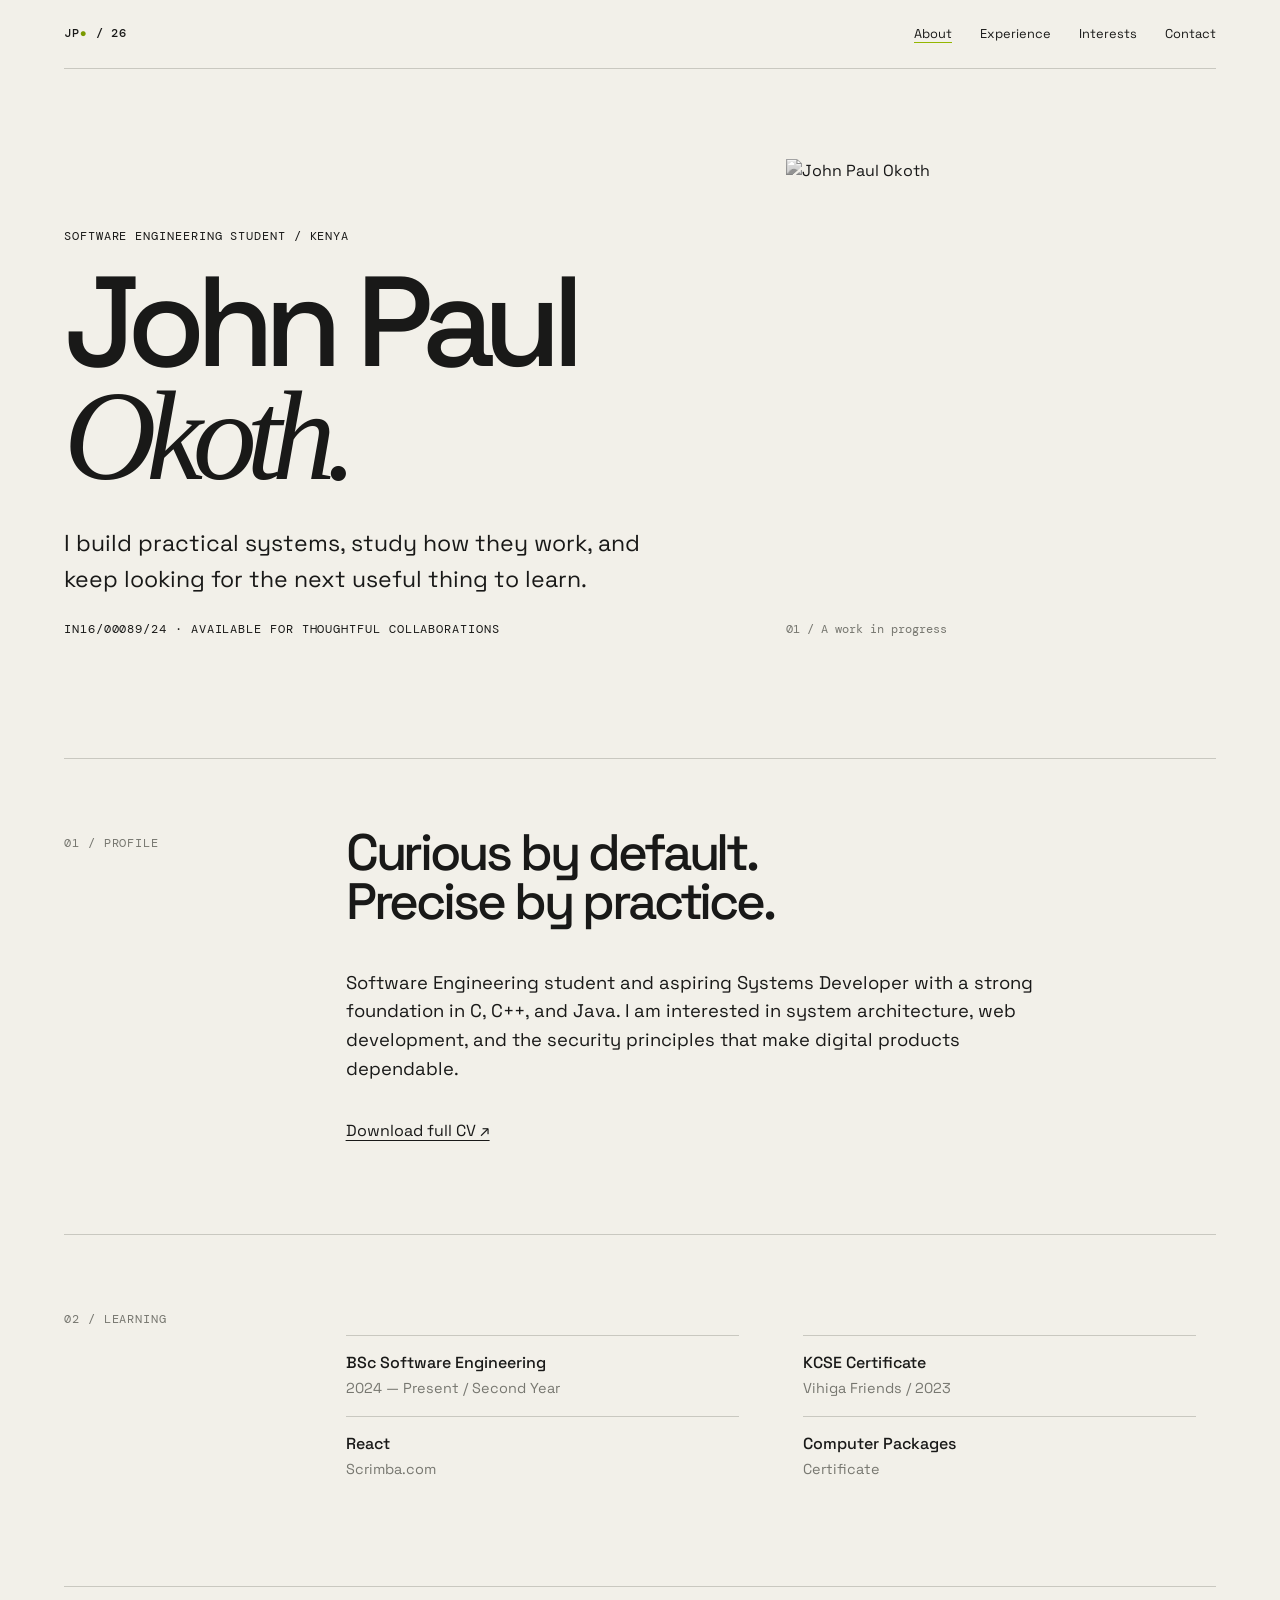
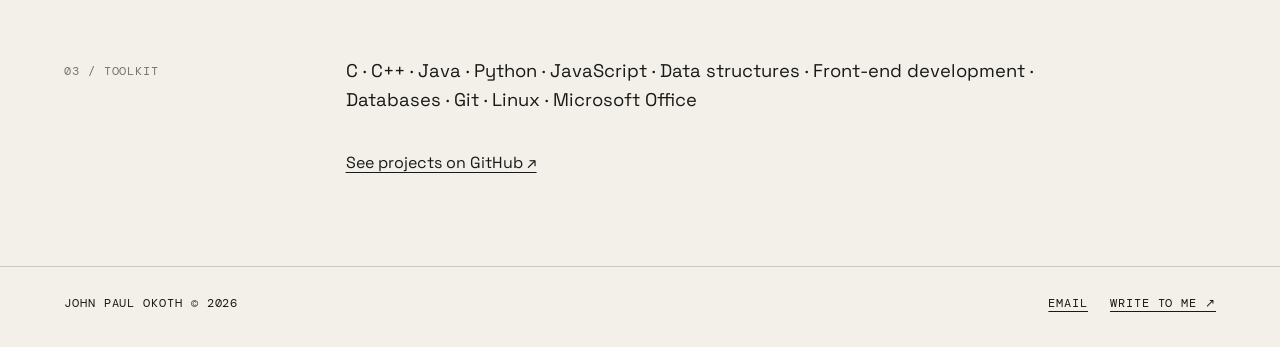
==== commit 7f779c73: "nime iwai sasa" ====
--- a/index.html
+++ b/index.html
@@ -2,106 +2,19 @@
 <html lang="en">
 <head>
     <meta charset="UTF-8">
-    <title>John Paul Okoth - CV</title>
+    <meta name="viewport" content="width=device-width, initial-scale=1.0">
+    <title>John Paul Okoth | Software Engineering</title>
     <link rel="stylesheet" href="main.css">  
 </head>
-<body >
-
-<div class="container">
-
-    <div >
-        <img src="profile.jpg" alt="John Paul Okoth" class="profile-img">
-        <br clear="all"> <hr>
-        <marquee direction="right">
-                    <h1>John Paul Okoth</h1>
-		</marquee>
-
-        
-        <p>Software Engineering Student | Kenya</p>
-        <p><b>RegNO: IN16/00089/24</b></p>
-        <p>Email: johnpaulnoblemen@gmail.com | Phone: 0751298524 <i><a href="home.html">contact details ...</a></i></p>
-        <p><a href="CV.pdf" download>Download CV</a></p>
-    </div>
-
-    <div>
-        <h2>Professional Summary</h2>
-        <p>
-            Software Engineering student and aspiring Systems Developer with a strong foundation in C, C++, and Java.
-             Passionate about exploring system architecture and web exploitation through advanced penetration testing tools.
-              I leverage discipline and teamwork as my "cheat codes" for problem-solving, with a primary mission to engineer technical solutions for real-world challenges.
-        </p>
-    </div>
-
-    <div>
-        <h2>Education</h2>
-        <p><strong>BSc Software Engineering</strong> (2024 Present)</p>
-        <p>Currently in Second Year</p>
-        <p><strong>KCSE certificate</strong> Vihiga Friends (2023)</p>
-    </div>
-
-    <div>
-        <h2>Certifications</h2>
-        <ul>
-            <li>KCSE certificate</li>
-            <li>Computer Packages Certificate </li>
-            <li>React : Scrimba.com</li>
-            <li>>> <i><a href="personalExp.html">all achieved certifications</a></i></li>
-        </ul>
-    </div>
-
-    <div>
-        <h2>Technical Skills</h2>
-        <ul>
-                <li>Programming Languages: C, [Java, Python, JS, c++]</li>
-                <li>Data Structures (currently studying)</li>
-                <li>Front end Dev</li>
-                <li>Database management</li>
-                <li>Microsoft Office Suite </li>
-                <li>Basic Linux Usage</li>
-                <li>Version Control using Git</li>
-        </ul>
-    </div>
-
-    <div>
-        <h2>Projects</h2>
-        <ul>
-            <li>Student programs written in C solving practical problems</li>
-            <li>Practicing implementation of data structures</li>
-            <li><a href="https://github.com/J-ohnP-aul"><i>github repo for projects</i></a></li>
-        </ul>
-    </div>
-
-    <div>
-        <h2>Soft Skills</h2>
-        <ul>
-            <li>Teamwork</li>
-            <li>Time Management</li>
-            <li>Strong Work Ethic</li>
-            <li>Quick Learner</li>
-        </ul>
-    </div>
-
-    <div>   
-        <h2>Hobbies</h2>
-        <ul>
-            <li>coding self projects</li>
-            <li>learning new tech skill</li>
-            <li>reading litreture</li>
-            <li>training</li>
-            <li>watching doumentaries and tech trends </li>
-            <li>>>> <u><a href="hobbies.html">read more ...</a></u></li>
-        </ul>
-    </div>
-    <footer>
-        <h2>contact</h2>
-        <ul>
-            <li>phone Number : +254746364507</li>
-            <li>Email: johnpaulokoth@gmail.com</li>
-            <li><a href="contact.html">contact me ....</a></li>
-        </ul>
-    </footer>
-
-</div>
+<body>
+<header class="site-header"><a class="mark" href="index.html">JP<span>●</span> / 26</a><nav><a href="index.html" aria-current="page">About</a><a href="personalExp.html">Experience</a><a href="hobbies.html">Interests</a><a href="contact.html">Contact</a></nav></header>
+<main class="page">
+  <section class="hero"><div class="hero-copy"><p class="eyebrow">Software engineering student / Kenya</p><h1>John Paul<br><em>Okoth.</em></h1><p class="lede">I build practical systems, study how they work, and keep looking for the next useful thing to learn.</p><p class="meta">IN16/00089/24 · Available for thoughtful collaborations</p></div><div class="hero-aside"><img src="profile.jpg" alt="John Paul Okoth" class="profile-img"><p class="caption">01 / A work in progress</p></div></section>
+  <section class="section"><div class="section-number">01 / Profile</div><div class="section-content"><h2>Curious by default.<br>Precise by practice.</h2><p>Software Engineering student and aspiring Systems Developer with a strong foundation in C, C++, and Java. I am interested in system architecture, web development, and the security principles that make digital products dependable.</p><a class="arrow-link" href="CV.pdf" download>Download full CV ↗</a></div></section>
+  <section class="section"><div class="section-number">02 / Learning</div><div class="section-content"><ul class="split-list"><li><strong>BSc Software Engineering</strong><span>2024 — Present / Second Year</span></li><li><strong>KCSE Certificate</strong><span>Vihiga Friends / 2023</span></li><li><strong>React</strong><span>Scrimba.com</span></li><li><strong>Computer Packages</strong><span>Certificate</span></li></ul></div></section>
+  <section class="section"><div class="section-number">03 / Toolkit</div><div class="section-content"><p>C · C++ · Java · Python · JavaScript · Data structures · Front-end development · Databases · Git · Linux · Microsoft Office</p><a class="arrow-link" href="https://github.com/J-ohnP-aul">See projects on GitHub ↗</a></div></section>
+</main>
+<footer class="site-footer"><span>John Paul Okoth © 2026</span><span><a href="mailto:johnpaulokoth@gmail.com">Email</a><a href="contact.html">Write to me ↗</a></span></footer>
 
 </body>
 </html>
--- a/main.css
+++ b/main.css
@@ -1,15 +1,83 @@
-body{
-  background-color: #ADD8E6;
-}
-.profile-img{
-  width: 27%;
-  left: 0;
+@import url('https://fonts.googleapis.com/css2?family=DM+Mono:wght@400;500&family=Space+Grotesk:wght@400;500;600;700&display=swap');
+
+:root {
+  --ink: #191918;
+  --paper: #f2f0e9;
+  --muted: #777770;
+  --line: #c9c8c0;
+  --acid: #caff4a;
+  --serif: Georgia, 'Times New Roman', serif;
 }
 
-/*  */
-table td{
-  border: 1px green solid;
+* { box-sizing: border-box; }
+html { scroll-behavior: smooth; }
+body { margin: 0; background: var(--paper); color: var(--ink); font-family: 'Space Grotesk', sans-serif; line-height: 1.55; }
+a { color: inherit; text-decoration-thickness: 1px; text-underline-offset: 4px; }
+a:hover { color: #5b7100; }
+.site-header { align-items: center; display: flex; justify-content: space-between; margin: 0 auto; max-width: 1400px; padding: 24px 5vw; }
+.mark, .eyebrow, .section-number, .meta, .site-footer, label { font-family: 'DM Mono', monospace; font-size: .72rem; letter-spacing: .08em; text-transform: uppercase; }
+.mark { font-weight: 500; text-decoration: none; }
+.mark span { color: #7a9900; }
+nav { display: flex; gap: 28px; }
+nav a { font-size: .8rem; text-decoration: none; }
+nav a[aria-current='page'] { text-decoration: underline; text-decoration-color: #94b600; }
+.page, .site-footer { margin: 0 auto; max-width: 1400px; padding: 0 5vw; }
+.hero { border-top: 1px solid var(--line); display: grid; gap: 6vw; grid-template-columns: 1.2fr .8fr; min-height: 620px; padding: 10vh 0 12vh; }
+.hero-copy { align-self: end; }
+h1, h2, h3, p { margin-top: 0; }
+h1 { font-size: clamp(4rem, 10vw, 9.5rem); font-weight: 500; letter-spacing: -.08em; line-height: .88; margin: 20px 0 34px; max-width: 850px; }
+h1 em { font-family: var(--serif); font-weight: 400; letter-spacing: -.08em; }
+h2 { font-size: clamp(2rem, 4vw, 4.5rem); font-weight: 500; letter-spacing: -.06em; line-height: .95; }
+h3 { font-size: 1.25rem; font-weight: 500; letter-spacing: -.03em; }
+.lede { font-size: clamp(1.1rem, 1.8vw, 1.5rem); max-width: 600px; }
+.hero-aside { align-self: center; }
+.profile-img { aspect-ratio: 4 / 5; display: block; filter: grayscale(1); object-fit: cover; width: min(100%, 360px); }
+.caption { color: var(--muted); font-family: 'DM Mono', monospace; font-size: .72rem; margin-top: 12px; }
+.section { border-top: 1px solid var(--line); display: grid; gap: 5vw; grid-template-columns: .25fr 1fr; padding: 70px 0 90px; }
+.section-number { color: var(--muted); padding-top: 6px; }
+.section-content { max-width: 850px; }
+.section-content > p { font-size: 1.15rem; max-width: 730px; }
+.split-list { display: grid; gap: 0 5vw; grid-template-columns: repeat(2, 1fr); list-style: none; margin: 30px 0 0; padding: 0; }
+.split-list li { border-top: 1px solid var(--line); padding: 15px 0; }
+.split-list strong { display: block; font-weight: 500; }
+.split-list span { color: var(--muted); font-size: .9rem; }
+.arrow-link { display: inline-block; margin-top: 18px; }
+.site-footer { border-top: 1px solid var(--line); display: flex; justify-content: space-between; padding-bottom: 35px; padding-top: 28px; }
+.site-footer a { margin-left: 22px; }
+.subpage { padding-bottom: 10vh; padding-top: 10vh; }
+.subpage-header { align-items: end; border-bottom: 1px solid var(--line); display: flex; justify-content: space-between; margin-bottom: 50px; padding-bottom: 35px; }
+.subpage h1 { font-size: clamp(3.5rem, 8vw, 8rem); margin: 16px 0 0; }
+.subpage-intro { color: var(--muted); max-width: 280px; }
+table { border-collapse: collapse; font-size: .98rem; width: 100%; }
+th { color: var(--muted); font-family: 'DM Mono', monospace; font-size: .7rem; font-weight: 400; letter-spacing: .06em; text-align: left; text-transform: uppercase; }
+th, td { border-bottom: 1px solid var(--line); padding: 18px 10px 18px 0; text-align: left; }
+td:first-child { color: var(--muted); font-family: 'DM Mono', monospace; width: 18%; }
+.hobby-list { list-style: none; margin: 0; padding: 0; }
+.hobby-list li { border-top: 1px solid var(--line); display: grid; gap: 30px; grid-template-columns: 80px 220px 1fr; padding: 26px 0; }
+.hobby-list li:last-child { border-bottom: 1px solid var(--line); }
+.hobby-list h3 { margin: 0; }
+.hobby-list p { margin: 0; max-width: 600px; }
+form { max-width: 760px; }
+label { display: block; margin: 28px 0 8px; }
+input, textarea { background: transparent; border: 0; border-bottom: 1px solid var(--ink); border-radius: 0; color: var(--ink); font: inherit; padding: 12px 0; width: 100%; }
+textarea { border: 1px solid var(--ink); min-height: 180px; padding: 12px; resize: vertical; }
+input:focus, textarea:focus { outline: 2px solid var(--acid); outline-offset: 3px; }
+.check { align-items: center; display: flex; gap: 10px; margin: 28px 0; }
+.check input { accent-color: var(--ink); width: auto; }
+button { background: var(--ink); border: 0; color: var(--paper); cursor: pointer; font: inherit; padding: 15px 25px; }
+button:hover { background: #5b7100; }
+@media (max-width: 700px) {
+  .site-header { align-items: flex-start; gap: 20px; }
+  nav { flex-wrap: wrap; gap: 10px 16px; justify-content: flex-end; }
+  .hero, .section { display: block; min-height: 0; }
+  .hero { padding: 70px 0 80px; }
+  .hero-aside { margin-top: 50px; }
+  .section-number { margin-bottom: 20px; }
+  .split-list { grid-template-columns: 1fr; }
+  .subpage-header { display: block; }
+  .subpage-intro { margin-top: 25px; }
+  .hobby-list li { gap: 10px; grid-template-columns: 45px 1fr; }
+  .hobby-list p { grid-column: 2; }
+  .site-footer { display: block; }
+  .site-footer a { margin: 0 18px 0 0; }
 }
-table th{
-  border: 1px solid green;
-}
